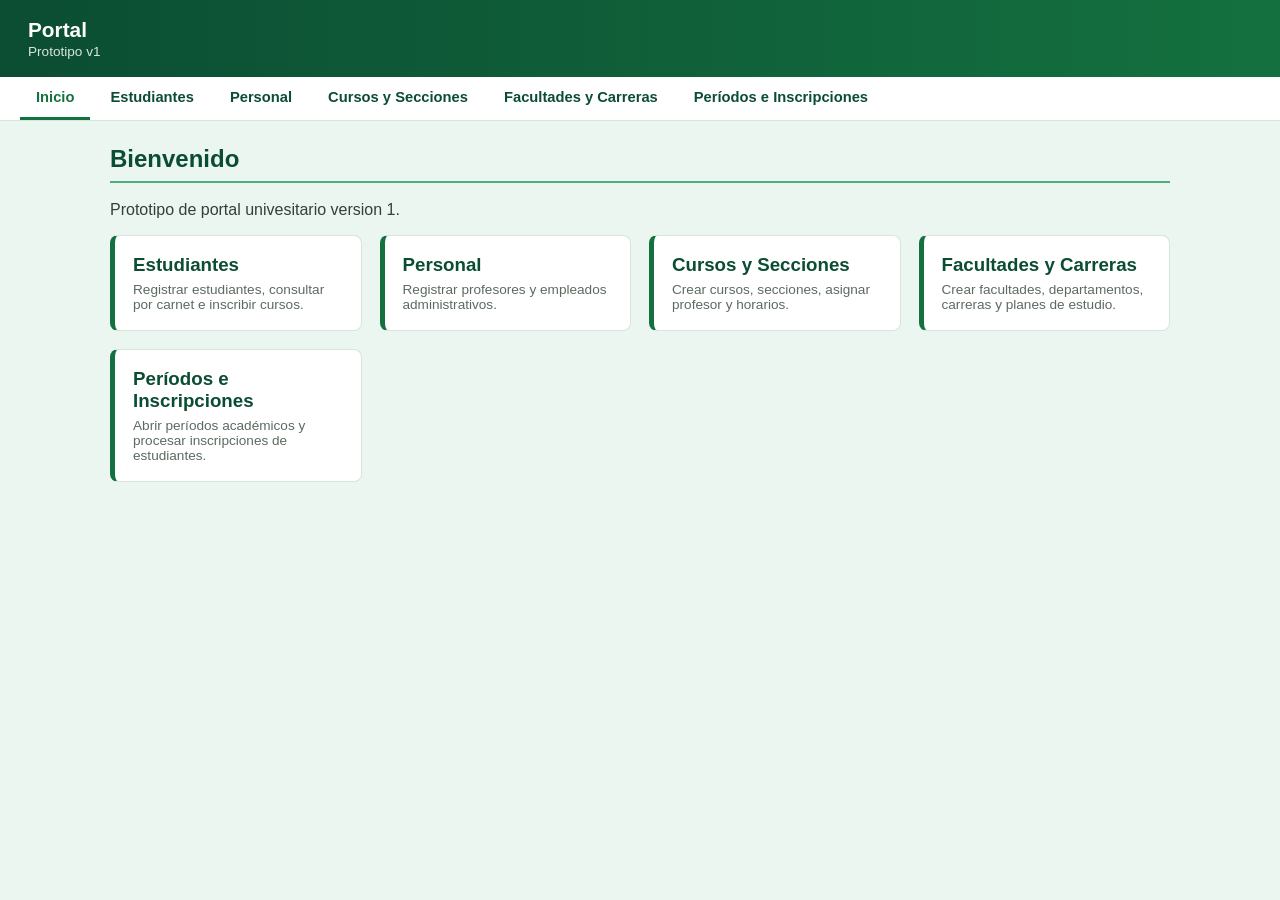
==== Proyect/src/main/resources/static/index.html @ 0c411074 "Implementacion de la primer version del portal, vistas HTML/CSS y mejoramiento de las estructuras de" ====
<!DOCTYPE html>
<html lang="es">
<head>
  <meta charset="UTF-8">
  <meta name="viewport" content="width=device-width, initial-scale=1.0">
  <title>Portal Universitario</title>
  <link rel="stylesheet" href="css/style.css">
</head>
<body>
  <header class="topbar">
    <div>
      <h1>Portal</h1>
      <span class="subtitulo">Prototipo v1</span>
    </div>
  </header>

  <nav class="menu">
    <a href="index.html" class="activo">Inicio</a>
    <a href="estudiantes.html">Estudiantes</a>
    <a href="personal.html">Personal</a>
    <a href="cursos-secciones.html">Cursos y Secciones</a>
    <a href="facultades-carreras.html">Facultades y Carreras</a>
    <a href="periodos-inscripciones.html">Períodos e Inscripciones</a>
  </nav>

  <main>
    <h2 class="titulo-seccion">Bienvenido</h2>
    <p>Prototipo de portal univesitario version 1.</p>

    <div class="grid-tarjetas">
      <a class="tarjeta-modulo" href="estudiantes.html">
        <h3>Estudiantes</h3>
        <p>Registrar estudiantes, consultar por carnet e inscribir cursos.</p>
      </a>
      <a class="tarjeta-modulo" href="personal.html">
        <h3>Personal</h3>
        <p>Registrar profesores y empleados administrativos.</p>
      </a>
      <a class="tarjeta-modulo" href="cursos-secciones.html">
        <h3>Cursos y Secciones</h3>
        <p>Crear cursos, secciones, asignar profesor y horarios.</p>
      </a>
      <a class="tarjeta-modulo" href="facultades-carreras.html">
        <h3>Facultades y Carreras</h3>
        <p>Crear facultades, departamentos, carreras y planes de estudio.</p>
      </a>
      <a class="tarjeta-modulo" href="periodos-inscripciones.html">
        <h3>Períodos e Inscripciones</h3>
        <p>Abrir períodos académicos y procesar inscripciones de estudiantes.</p>
      </a>
    </div>
  </main>
</body>
</html>
---- Proyect/src/main/resources/static/css/style.css ----
:root {
  --verde-oscuro: #0b4d33;
  --verde: #14713f;
  --verde-claro: #4caf7d;
  --verde-fondo: #eaf6ef;
  --blanco: #ffffff;
  --gris-texto: #33403a;
  --gris-borde: #d7e6dd;
  --rojo-error: #b3261e;
}

* { box-sizing: border-box; }

body {
  margin: 0;
  font-family: "Segoe UI", Arial, sans-serif;
  background: var(--verde-fondo);
  color: var(--gris-texto);
}

/* ----- Barra superior ----- */
header.topbar {
  background: linear-gradient(90deg, var(--verde-oscuro), var(--verde));
  color: var(--blanco);
  padding: 18px 28px;
  display: flex;
  align-items: center;
  justify-content: space-between;
  box-shadow: 0 2px 6px rgba(0,0,0,0.15);
}

header.topbar h1 {
  font-size: 1.3rem;
  margin: 0;
}

header.topbar span.subtitulo {
  font-size: 0.85rem;
  opacity: 0.85;
  display: block;
  margin-top: 2px;
}

/* ----- Navegación ----- */
nav.menu {
  background: var(--blanco);
  border-bottom: 1px solid var(--gris-borde);
  padding: 0 20px;
  display: flex;
  gap: 4px;
  flex-wrap: wrap;
}

nav.menu a {
  text-decoration: none;
  color: var(--verde-oscuro);
  padding: 12px 16px;
  font-weight: 600;
  font-size: 0.92rem;
  border-bottom: 3px solid transparent;
}

nav.menu a:hover {
  background: var(--verde-fondo);
}

nav.menu a.activo {
  border-bottom: 3px solid var(--verde);
  color: var(--verde);
}

/* ----- Contenido ----- */
main {
  max-width: 1100px;
  margin: 24px auto;
  padding: 0 20px 60px;
}

h2.titulo-seccion {
  color: var(--verde-oscuro);
  border-bottom: 2px solid var(--verde-claro);
  padding-bottom: 8px;
  margin-bottom: 18px;
}

.tarjeta {
  background: var(--blanco);
  border: 1px solid var(--gris-borde);
  border-radius: 10px;
  padding: 20px 24px;
  margin-bottom: 26px;
  box-shadow: 0 1px 4px rgba(0,0,0,0.05);
}

.tarjeta h3 {
  margin-top: 0;
  color: var(--verde-oscuro);
}

/* ----- Formularios ----- */
.form-grid {
  display: grid;
  grid-template-columns: repeat(auto-fit, minmax(180px, 1fr));
  gap: 12px 16px;
  margin-bottom: 14px;
}

label {
  font-size: 0.82rem;
  font-weight: 600;
  color: var(--verde-oscuro);
  display: block;
  margin-bottom: 4px;
}

input, select {
  width: 100%;
  padding: 8px 10px;
  border: 1px solid var(--gris-borde);
  border-radius: 6px;
  font-size: 0.92rem;
  background: var(--blanco);
}

input:focus, select:focus {
  outline: none;
  border-color: var(--verde);
}

button {
  background: var(--verde);
  color: var(--blanco);
  border: none;
  padding: 10px 20px;
  border-radius: 6px;
  font-weight: 600;
  cursor: pointer;
  font-size: 0.9rem;
}

button:hover {
  background: var(--verde-oscuro);
}

button.secundario {
  background: var(--blanco);
  color: var(--verde);
  border: 1px solid var(--verde);
}

button.secundario:hover {
  background: var(--verde-fondo);
}

/* ----- Tablas ----- */
table {
  width: 100%;
  border-collapse: collapse;
  margin-top: 10px;
  font-size: 0.88rem;
}

th, td {
  text-align: left;
  padding: 8px 10px;
  border-bottom: 1px solid var(--gris-borde);
}

th {
  background: var(--verde-fondo);
  color: var(--verde-oscuro);
}

tr:hover td {
  background: #f5fbf7;
}

.vacio {
  color: #7a897f;
  font-style: italic;
  padding: 10px 0;
}

/* ----- Mensajes ----- */
.mensaje {
  margin-top: 10px;
  padding: 10px 14px;
  border-radius: 6px;
  font-size: 0.88rem;
  display: none;
}

.mensaje.ok {
  background: #e2f5e9;
  color: var(--verde-oscuro);
  border: 1px solid var(--verde-claro);
  display: block;
}

.mensaje.error {
  background: #fbeceb;
  color: var(--rojo-error);
  border: 1px solid #e3a29d;
  display: block;
}

/* ----- Home ----- */
.grid-tarjetas {
  display: grid;
  grid-template-columns: repeat(auto-fit, minmax(220px, 1fr));
  gap: 18px;
}

.tarjeta-modulo {
  background: var(--blanco);
  border: 1px solid var(--gris-borde);
  border-left: 5px solid var(--verde);
  border-radius: 8px;
  padding: 18px;
  text-decoration: none;
  color: var(--gris-texto);
  display: block;
}

.tarjeta-modulo:hover {
  box-shadow: 0 2px 8px rgba(0,0,0,0.08);
}

.tarjeta-modulo h3 {
  margin: 0 0 6px;
  color: var(--verde-oscuro);
}

.tarjeta-modulo p {
  margin: 0;
  font-size: 0.85rem;
  color: #5b6b60;
}

.linea {
  border: none;
  border-top: 1px dashed var(--gris-borde);
  margin: 18px 0;
}

.pill {
  display: inline-block;
  background: var(--verde-fondo);
  color: var(--verde-oscuro);
  border-radius: 12px;
  padding: 2px 10px;
  font-size: 0.75rem;
  font-weight: 600;
}
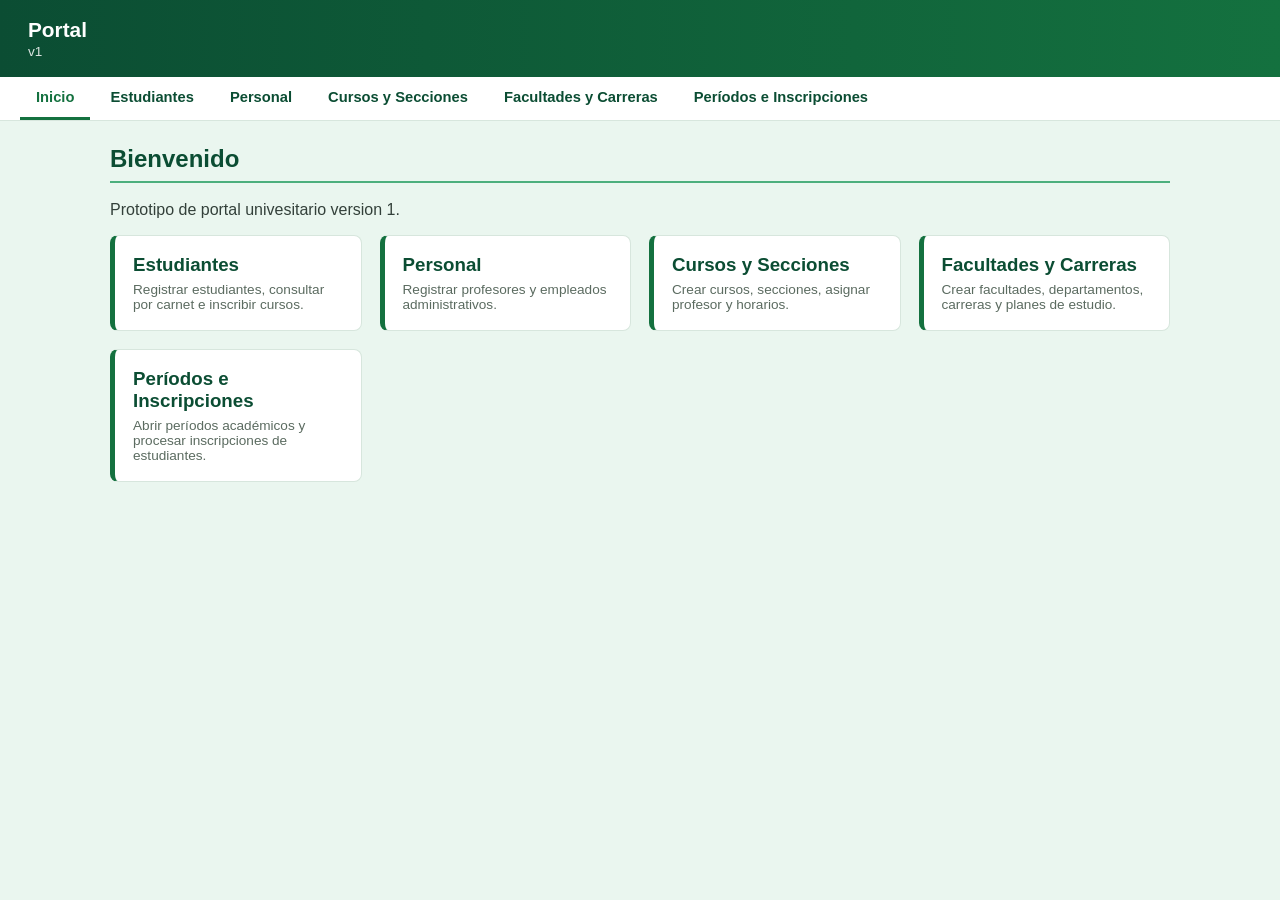
==== commit 30ae32c8: "Modificaciones de los titulos y ciertos enunciados de los html" ====
--- a/Proyect/src/main/resources/static/index.html
+++ b/Proyect/src/main/resources/static/index.html
@@ -10,7 +10,7 @@
   <header class="topbar">
     <div>
       <h1>Portal</h1>
-      <span class="subtitulo">Prototipo v1</span>
+      <span class="subtitulo">v1</span>
     </div>
   </header>
 
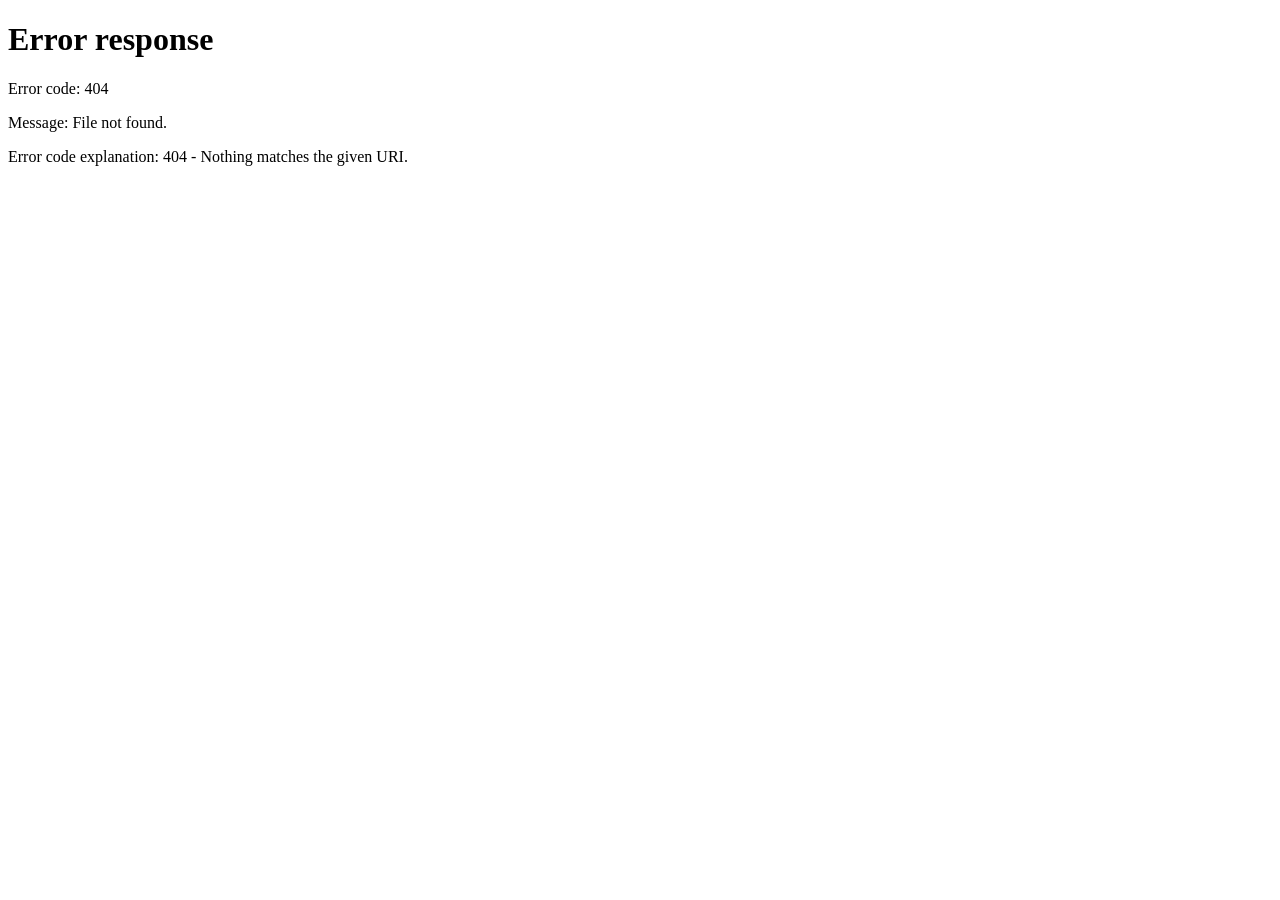
==== commit aff71305: "meti una pagina de inicio de sesion, un usuario para los alumnos y otro para los administradores" ====
--- a/Proyect/src/main/resources/static/index.html
+++ b/Proyect/src/main/resources/static/index.html
@@ -50,5 +50,6 @@
       </a>
     </div>
   </main>
+  <script src="js/auth.js"></script>
 </body>
 </html>
